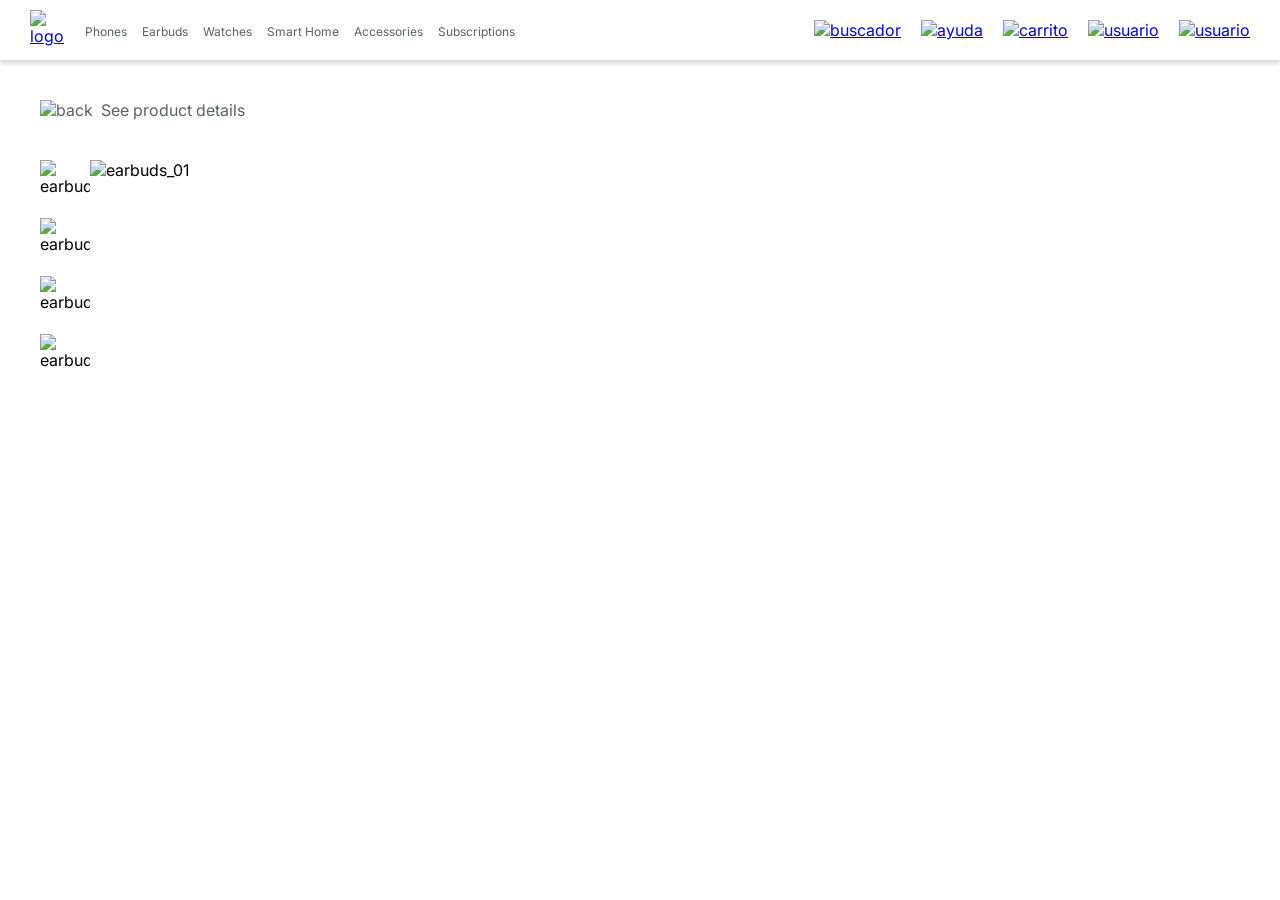
==== pages/earbuds.html @ ef043b7a "git commit -m "refactor(nav): extract logo from nav list, add responsive layout and product card ske" ====
<!doctype html>
<html lang="en">
  <head>
    <meta charset="UTF-8" />
    <meta name="viewport" content="width=device-width, initial-scale=1.0" />
    <title>Google Store</title>
    <link rel="icon" type="image/png" href="../img/google-logo.png" />
    <link rel="stylesheet" href="../styles/style.css" />
    <link rel="stylesheet" href="../styles/earbuds_style.css" />
    <link rel="preconnect" href="https://fonts.googleapis.com" />
    <link rel="preconnect" href="https://fonts.gstatic.com" crossorigin />
    <link
      href="https://fonts.googleapis.com/css2?family=Inter:wght@400;700&display=swap"
      rel="stylesheet"
    />
  </head>
  <body>
    <nav>
      <div class="links_contain">
        <a href="../index.html"
          ><img src="../img/google-logo.png" alt="logo"
        /></a>
        <ul class="links">
          <li><a href="#">Phones</a></li>
          <li><a href="../pages/earbuds.html">Earbuds</a></li>
          <li><a href="../pages/watches.html">Watches</a></li>
          <li><a href="#">Smart Home</a></li>
          <li><a href="#">Accessories</a></li>
          <li><a href="#">Subscriptions</a></li>
        </ul>
      </div>
      <ul class="icons">
        <li>
          <a href="#"><img src="../img/icons/Search.svg" alt="buscador" /></a>
        </li>
        <li>
          <a href="#"><img src="../img/icons/Help.svg" alt="ayuda" /></a>
        </li>
        <li>
          <a href="#"> <img src="../img/icons/Cart.svg" alt="carrito" /></a>
        </li>
        <li>
          <a href="#"><img src="../img/icons/Avatar.svg" alt="usuario" /></a>
        </li>
        <li>
          <a href="#"
            ><img src="../img/icons/icons-menu.svg" alt="usuario"
          /></a>
        </li>
      </ul>
    </nav>
    <main>
      <button class="btn_back">
        <img src="../img/icons/Arrow.svg" alt="back" />
        See product details
      </button>
      <section>
        <div>
          <div class="photos">
            <div class="thumbnails">
              <img src="../img/earbuds/earbuds_01.png" alt="earbuds_01" />
              <img src="../img/earbuds/earbuds_02.png" alt="earbuds_02" />
              <img src="../img/earbuds/earbuds_03.png" alt="earbuds_03" />
              <img src="../img/earbuds/earbuds_04.png" alt="earbuds_04" />
            </div>
            <div class="image">
              <img src="../img/earbuds/earbuds_01.png" alt="earbuds_01" />
            </div>
          </div>
        </div>
        <div></div>
      </section>
    </main>
  </body>
</html>
---- styles/style.css ----
* {
  margin: 0;
  padding: 0;
  box-sizing: border-box;
}

/* Superusuario - root  */

:root {
  --blanco: #ffffff;
  --grisClaro: #f8f9fa;
  --gris: #57626b;
  --grisOscuro: #353a49;
  --azul: #1a73e8;
  --fuentePrincipal: "Inter", sans-serif;
  --title-size: 35px;
  --title-weight: bold;
  --title-color: var(--grisOscuro);
  --subtitle-size: 20px;
  --subtitle-weight: bold;
  --subtitle-color: var(--grisOscuro);
  --text-size: 12px;
  --text-weight: normal;
  --text-color: var(--gris);
  --textBlod-size: 12px;
  --textBlod-weight: bold;
  --textBlod-color: var(--gris);
  --textFooter-size: 8px;
  --textFooter-weight: normal;
  --textFooter-color: var(--gris);
}

button {
  all: unset;
  cursor: pointer;
}

body {
  font-family: var(--fuentePrincipal);
}

nav {
  display: flex;
  justify-content: space-between;
  padding: 10px 30px;
  align-items: center;
  height: 60px;
  width: 100%;
  box-shadow: 0px 4px 4px 0px rgba(0, 0, 0, 0.15);
}

.links {
  display: none;
}

.links a {
  text-decoration: none;
  color: var(--text-color);
  font-size: var(--text-size);
  font-weight: var(--text-weight);
}

.links_contain {
  display: flex;
  gap: 15px;
  align-items: center;
}

.links_contain img {
  width: 40px;
  height: 40px;
  display: block;
}

.icons {
  display: flex;
  gap: 20px;
  list-style: none;
  height: 20px;
}

.icons img {
  width: 20px;
  height: 20px;
}

main {
  padding: 100px 20px;
  display: flex;
  flex-direction: column;
  gap: 40px;
}

h1 {
  font-size: var(--title-size);
  font-weight: var(--title-weight);
  color: var(--title-color);
}

article img {
  width: 50px;
}

/* === TABLET === */
@media only screen and (min-width: 768px) {
  /* Cambios para pantallas >= 768px */
  .links {
    display: flex;
    list-style: none;
    gap: 15px;
    align-items: center;
  }

  .menu {
    display: none;
  }
}

/* === DESKTOP === */
@media only screen and (min-width: 1024px) {
  /* Cambios para pantallas >= 1024px */
}
---- styles/earbuds_style.css ----
* {
  margin: 0;
  padding: 0;
  box-sizing: border-box;
}

main {
  padding: 40px;
}

.btn_back {
  size: var(--text-size);
  color: var(--text-color);
  font-weight: var(--text-weigth);
  display: flex;
  gap: 8px;
}

.photos {
  display: flex;
}

.thumbnails {
  display: flex;
  flex-direction: column;
  gap: 8px;
}

.thumbnails img {
  width: 50px;
  height: 50px;
}

.image img {
  width: 400px;
}
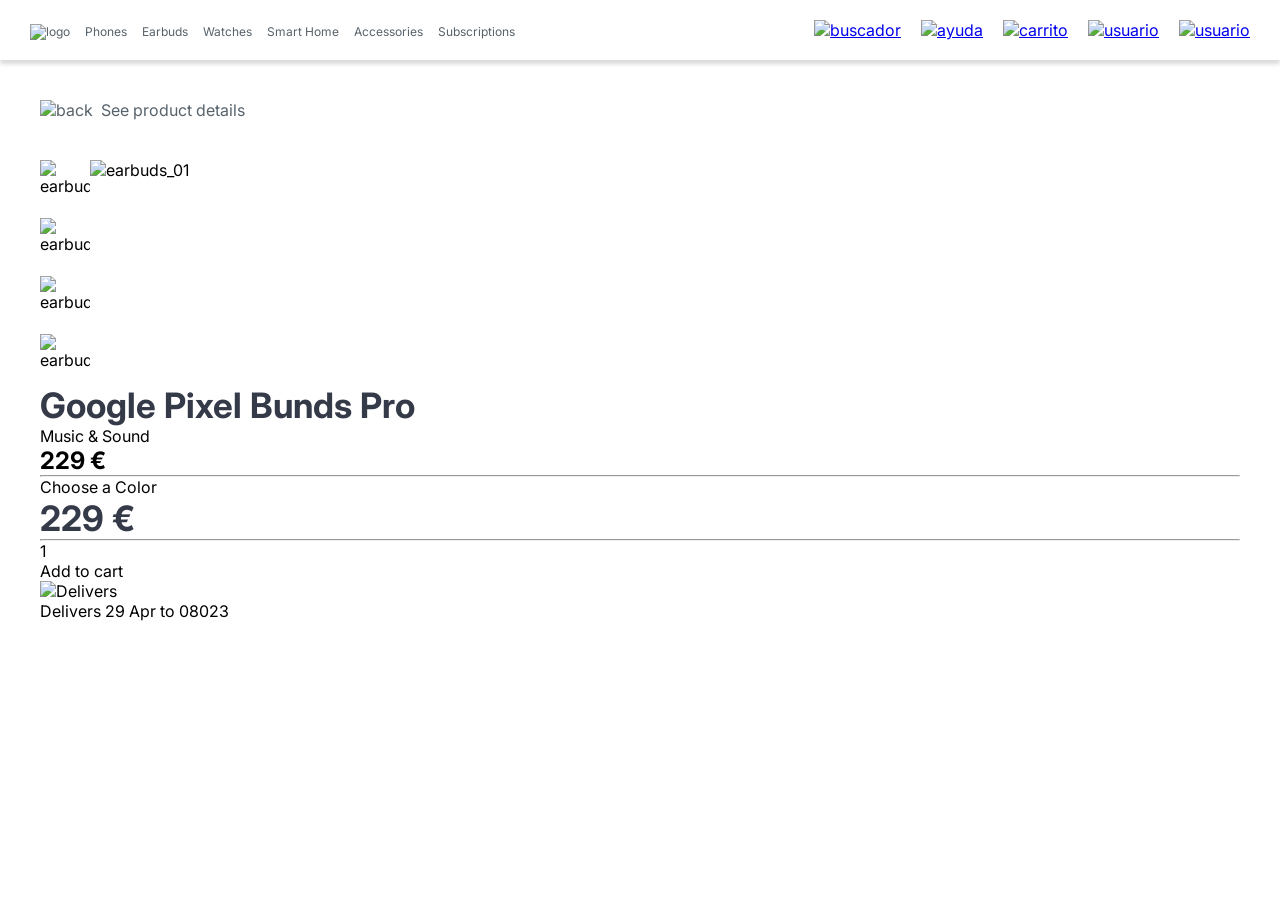
==== commit d5b9402d: "termine maquetacion de earbuds" ====
--- a/pages/earbuds.html
+++ b/pages/earbuds.html
@@ -1,75 +1,102 @@
 <!doctype html>
 <html lang="en">
-  <head>
-    <meta charset="UTF-8" />
-    <meta name="viewport" content="width=device-width, initial-scale=1.0" />
-    <title>Google Store</title>
-    <link rel="icon" type="image/png" href="../img/google-logo.png" />
-    <link rel="stylesheet" href="../styles/style.css" />
-    <link rel="stylesheet" href="../styles/earbuds_style.css" />
-    <link rel="preconnect" href="https://fonts.googleapis.com" />
-    <link rel="preconnect" href="https://fonts.gstatic.com" crossorigin />
-    <link
-      href="https://fonts.googleapis.com/css2?family=Inter:wght@400;700&display=swap"
-      rel="stylesheet"
-    />
-  </head>
-  <body>
-    <nav>
-      <div class="links_contain">
-        <a href="../index.html"
-          ><img src="../img/google-logo.png" alt="logo"
-        /></a>
-        <ul class="links">
-          <li><a href="#">Phones</a></li>
-          <li><a href="../pages/earbuds.html">Earbuds</a></li>
-          <li><a href="../pages/watches.html">Watches</a></li>
-          <li><a href="#">Smart Home</a></li>
-          <li><a href="#">Accessories</a></li>
-          <li><a href="#">Subscriptions</a></li>
-        </ul>
+
+<head>
+  <meta charset="UTF-8" />
+  <meta name="viewport" content="width=device-width, initial-scale=1.0" />
+  <title>Google Store</title>
+  <link rel="icon" type="image/png" href="../img/google-logo.png" />
+  <link rel="stylesheet" href="../styles/style.css" />
+  <link rel="stylesheet" href="../styles/earbuds_style.css" />
+  <link rel="preconnect" href="https://fonts.googleapis.com" />
+  <link rel="preconnect" href="https://fonts.gstatic.com" crossorigin />
+  <link href="https://fonts.googleapis.com/css2?family=Inter:wght@400;700&display=swap" rel="stylesheet" />
+</head>
+
+<body>
+  <nav>
+    <ul class="links">
+      <li>
+        <a href="../index.html"><img src="../img/google-logo.png" alt="logo" /></a>
+      </li>
+      <li><a href="#">Phones</a></li>
+      <li><a href="../pages/earbuds.html">Earbuds</a></li>
+      <li><a href="../pages/watches.html">Watches</a></li>
+      <li><a href="#">Smart Home</a></li>
+      <li><a href="#">Accessories</a></li>
+      <li><a href="#">Subscriptions</a></li>
+    </ul>
+    <ul class="icons">
+      <li>
+        <a href="#"><img src="../img/icons/Search.svg" alt="buscador" /></a>
+      </li>
+      <li>
+        <a href="#"><img src="../img/icons/Help.svg" alt="ayuda" /></a>
+      </li>
+      <li>
+        <a href="#"> <img src="../img/icons/Cart.svg" alt="carrito" /></a>
+      </li>
+      <li>
+        <a href="#"><img src="../img/icons/Avatar.svg" alt="usuario" /></a>
+      </li>
+      <li>
+        <a href="#"><img src="../img/icons/icons-menu.svg" alt="usuario" /></a>
+      </li>
+    </ul>
+  </nav>
+  <main>
+    <button class="btn_back">
+      <img src="../img/icons/Arrow.svg" alt="back">
+      See product details
+    </button>
+    <section>
+      <div>
+        <div class="photos">
+          <div class="thumbnails">
+            <img src="../img/earbuds/earbuds_01.png" alt="earbuds_01">
+            <img src="../img/earbuds/earbuds_02.png" alt="earbuds_02">
+            <img src="../img/earbuds/earbuds_03.png" alt="earbuds_03">
+            <img src="../img/earbuds/earbuds_04.png" alt="earbuds_04">
+          </div>
+          <div class="image">
+            <img src="../img/earbuds/earbuds_01.png" alt="earbuds_01">
+          </div>
+        </div>
       </div>
-      <ul class="icons">
-        <li>
-          <a href="#"><img src="../img/icons/Search.svg" alt="buscador" /></a>
-        </li>
-        <li>
-          <a href="#"><img src="../img/icons/Help.svg" alt="ayuda" /></a>
-        </li>
-        <li>
-          <a href="#"> <img src="../img/icons/Cart.svg" alt="carrito" /></a>
-        </li>
-        <li>
-          <a href="#"><img src="../img/icons/Avatar.svg" alt="usuario" /></a>
-        </li>
-        <li>
-          <a href="#"
-            ><img src="../img/icons/icons-menu.svg" alt="usuario"
-          /></a>
-        </li>
-      </ul>
-    </nav>
-    <main>
-      <button class="btn_back">
-        <img src="../img/icons/Arrow.svg" alt="back" />
-        See product details
-      </button>
-      <section>
+      <div class="infor_product">
         <div>
-          <div class="photos">
-            <div class="thumbnails">
-              <img src="../img/earbuds/earbuds_01.png" alt="earbuds_01" />
-              <img src="../img/earbuds/earbuds_02.png" alt="earbuds_02" />
-              <img src="../img/earbuds/earbuds_03.png" alt="earbuds_03" />
-              <img src="../img/earbuds/earbuds_04.png" alt="earbuds_04" />
+          <h1>Google Pixel Bunds Pro</h1>
+          <p>Music & Sound</p>
+          <h2>229 €</h2>
+          <hr>
+          <p>Choose a Color</p>
+        </div>
+        <div>
+          <div class="colors">
+            <div></div>
+            <div></div>
+            <div></div>
+            <div></div>
+            <div></div>
+            <div></div>
+          </div>
+          <div>
+            <h1>229 €</h1>
+            <hr>
+            <div class="select">
+              <p>1</p>
+              <div></div>
             </div>
-            <div class="image">
-              <img src="../img/earbuds/earbuds_01.png" alt="earbuds_01" />
+            <button>Add to cart</button>
+            <div class="delivery">
+              <img src="../img/icons/Delivery.svg" alt="Delivers">
+              <p>Delivers 29 Apr to <span>08023</span> </p>
             </div>
           </div>
         </div>
-        <div></div>
-      </section>
-    </main>
-  </body>
-</html>
+
+
+      </div>
+    </section>
+  </main>
+</body>
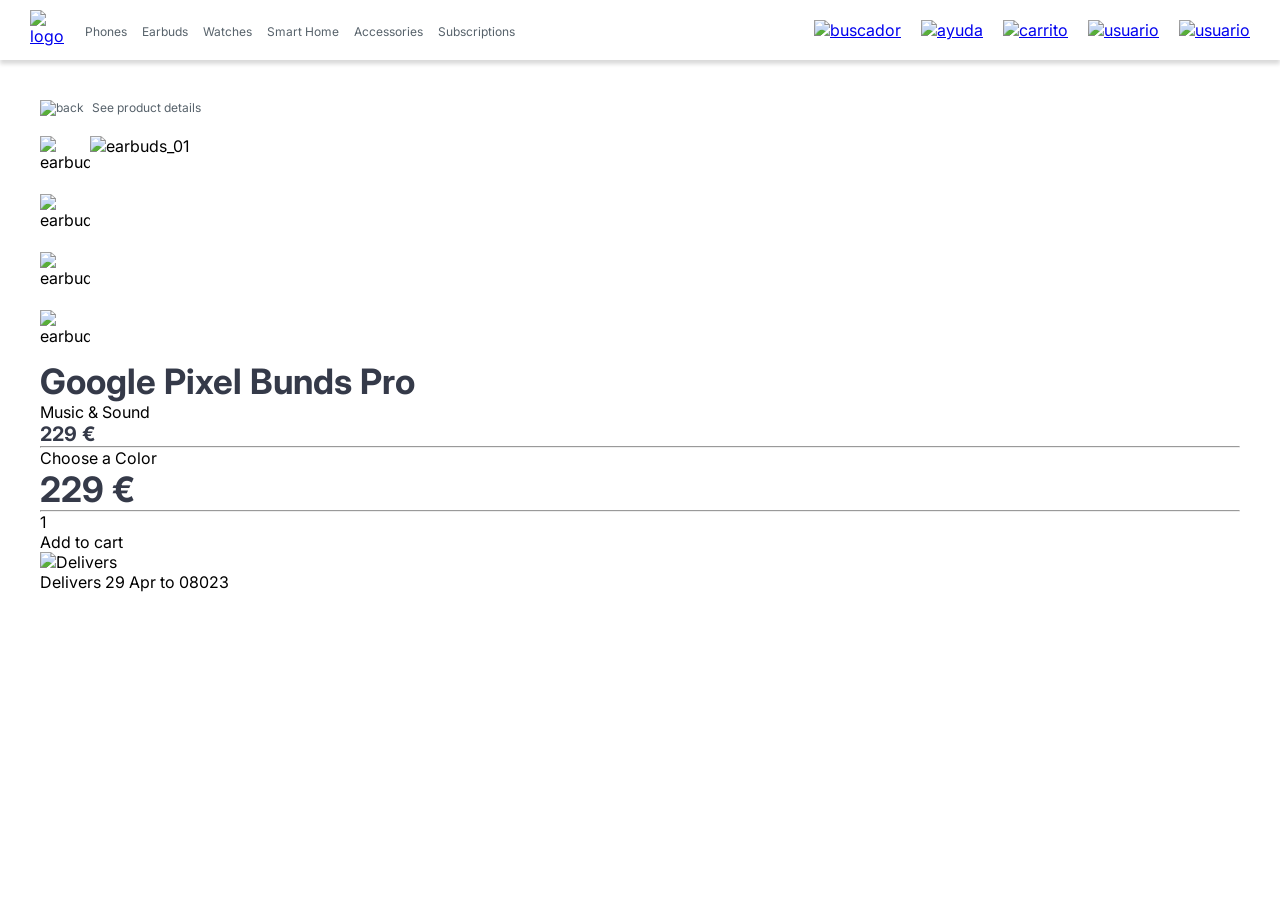
==== commit ef825fe9: "feat: add navigation links to product cards, build earbuds detail page structure, and fix btn_back s" ====
--- a/pages/earbuds.html
+++ b/pages/earbuds.html
@@ -1,102 +1,109 @@
 <!doctype html>
 <html lang="en">
+  <head>
+    <meta charset="UTF-8" />
+    <meta name="viewport" content="width=device-width, initial-scale=1.0" />
+    <title>Google Store</title>
+    <link rel="icon" type="image/png" href="../img/google-logo.png" />
+    <link rel="stylesheet" href="../styles/style.css" />
+    <link rel="stylesheet" href="../styles/earbuds_style.css" />
+    <link rel="preconnect" href="https://fonts.googleapis.com" />
+    <link rel="preconnect" href="https://fonts.gstatic.com" crossorigin />
+    <link
+      href="https://fonts.googleapis.com/css2?family=Inter:wght@400;700&display=swap"
+      rel="stylesheet"
+    />
+  </head>
 
-<head>
-  <meta charset="UTF-8" />
-  <meta name="viewport" content="width=device-width, initial-scale=1.0" />
-  <title>Google Store</title>
-  <link rel="icon" type="image/png" href="../img/google-logo.png" />
-  <link rel="stylesheet" href="../styles/style.css" />
-  <link rel="stylesheet" href="../styles/earbuds_style.css" />
-  <link rel="preconnect" href="https://fonts.googleapis.com" />
-  <link rel="preconnect" href="https://fonts.gstatic.com" crossorigin />
-  <link href="https://fonts.googleapis.com/css2?family=Inter:wght@400;700&display=swap" rel="stylesheet" />
-</head>
-
-<body>
-  <nav>
-    <ul class="links">
-      <li>
-        <a href="../index.html"><img src="../img/google-logo.png" alt="logo" /></a>
-      </li>
-      <li><a href="#">Phones</a></li>
-      <li><a href="../pages/earbuds.html">Earbuds</a></li>
-      <li><a href="../pages/watches.html">Watches</a></li>
-      <li><a href="#">Smart Home</a></li>
-      <li><a href="#">Accessories</a></li>
-      <li><a href="#">Subscriptions</a></li>
-    </ul>
-    <ul class="icons">
-      <li>
-        <a href="#"><img src="../img/icons/Search.svg" alt="buscador" /></a>
-      </li>
-      <li>
-        <a href="#"><img src="../img/icons/Help.svg" alt="ayuda" /></a>
-      </li>
-      <li>
-        <a href="#"> <img src="../img/icons/Cart.svg" alt="carrito" /></a>
-      </li>
-      <li>
-        <a href="#"><img src="../img/icons/Avatar.svg" alt="usuario" /></a>
-      </li>
-      <li>
-        <a href="#"><img src="../img/icons/icons-menu.svg" alt="usuario" /></a>
-      </li>
-    </ul>
-  </nav>
-  <main>
-    <button class="btn_back">
-      <img src="../img/icons/Arrow.svg" alt="back">
-      See product details
-    </button>
-    <section>
-      <div>
-        <div class="photos">
-          <div class="thumbnails">
-            <img src="../img/earbuds/earbuds_01.png" alt="earbuds_01">
-            <img src="../img/earbuds/earbuds_02.png" alt="earbuds_02">
-            <img src="../img/earbuds/earbuds_03.png" alt="earbuds_03">
-            <img src="../img/earbuds/earbuds_04.png" alt="earbuds_04">
-          </div>
-          <div class="image">
-            <img src="../img/earbuds/earbuds_01.png" alt="earbuds_01">
-          </div>
-        </div>
+  <body>
+    <nav>
+      <div class="links_contain">
+        <a href="../index.html"
+          ><img src="../img/google-logo.png" alt="logo"
+        /></a>
+        <ul class="links">
+          <li><a href="#">Phones</a></li>
+          <li><a href="../pages/earbuds.html">Earbuds</a></li>
+          <li><a href="../pages/watches.html">Watches</a></li>
+          <li><a href="#">Smart Home</a></li>
+          <li><a href="#">Accessories</a></li>
+          <li><a href="#">Subscriptions</a></li>
+        </ul>
       </div>
-      <div class="infor_product">
+      <ul class="icons">
+        <li>
+          <a href="#"><img src="../img/icons/Search.svg" alt="buscador" /></a>
+        </li>
+        <li>
+          <a href="#"><img src="../img/icons/Help.svg" alt="ayuda" /></a>
+        </li>
+        <li>
+          <a href="#"> <img src="../img/icons/Cart.svg" alt="carrito" /></a>
+        </li>
+        <li>
+          <a href="#"><img src="../img/icons/Avatar.svg" alt="usuario" /></a>
+        </li>
+        <li>
+          <a href="#"
+            ><img src="../img/icons/icons-menu.svg" alt="usuario"
+          /></a>
+        </li>
+      </ul>
+    </nav>
+    <main>
+      <button class="btn_back">
+        <a href="../index.html">
+          <img src="../img/icons/Arrow.svg" alt="back" />
+          See product details
+        </a>
+      </button>
+      <section>
         <div>
-          <h1>Google Pixel Bunds Pro</h1>
-          <p>Music & Sound</p>
-          <h2>229 €</h2>
-          <hr>
-          <p>Choose a Color</p>
-        </div>
-        <div>
-          <div class="colors">
-            <div></div>
-            <div></div>
-            <div></div>
-            <div></div>
-            <div></div>
-            <div></div>
-          </div>
-          <div>
-            <h1>229 €</h1>
-            <hr>
-            <div class="select">
-              <p>1</p>
-              <div></div>
+          <div class="photos">
+            <div class="thumbnails">
+              <img src="../img/earbuds/earbuds_01.png" alt="earbuds_01" />
+              <img src="../img/earbuds/earbuds_02.png" alt="earbuds_02" />
+              <img src="../img/earbuds/earbuds_03.png" alt="earbuds_03" />
+              <img src="../img/earbuds/earbuds_04.png" alt="earbuds_04" />
             </div>
-            <button>Add to cart</button>
-            <div class="delivery">
-              <img src="../img/icons/Delivery.svg" alt="Delivers">
-              <p>Delivers 29 Apr to <span>08023</span> </p>
+            <div class="image">
+              <img src="../img/earbuds/earbuds_01.png" alt="earbuds_01" />
             </div>
           </div>
         </div>
-
-
-      </div>
-    </section>
-  </main>
-</body>+        <div class="infor_product">
+          <div>
+            <h1>Google Pixel Bunds Pro</h1>
+            <p>Music & Sound</p>
+            <h2>229 €</h2>
+            <hr />
+            <p>Choose a Color</p>
+          </div>
+          <div>
+            <div class="colors">
+              <div></div>
+              <div></div>
+              <div></div>
+              <div></div>
+              <div></div>
+              <div></div>
+            </div>
+            <div>
+              <h1>229 €</h1>
+              <hr />
+              <div class="select">
+                <p>1</p>
+                <div></div>
+              </div>
+              <button>Add to cart</button>
+              <div class="delivery">
+                <img src="../img/icons/Delivery.svg" alt="Delivers" />
+                <p>Delivers 29 Apr to <span>08023</span></p>
+              </div>
+            </div>
+          </div>
+        </div>
+      </section>
+    </main>
+  </body>
+</html>
--- a/styles/style.css
+++ b/styles/style.css
@@ -85,10 +85,12 @@
 }
 
 main {
-  padding: 100px 20px;
-  display: flex;
-  flex-direction: column;
-  gap: 40px;
+  padding: 20px 30px;
+  display: flex;
+  flex-direction: column;
+  justify-content: center;
+  align-items: center;
+  gap: 20px;
 }
 
 h1 {
@@ -97,8 +99,69 @@
   color: var(--title-color);
 }
 
-article img {
-  width: 50px;
+h2 {
+  font-size: var(--subtitle-size);
+  font-weight: var(--subtitle-weight);
+  color: var(--subtitle-color);
+}
+
+article {
+  display: flex;
+  flex-direction: column;
+  gap: 10px;
+  align-items: center;
+  width: 350px;
+  background-color: var(--grisClaro);
+  border-radius: 10px;
+  padding: 20px;
+}
+
+.card_container {
+  display: flex;
+  flex-direction: column;
+  gap: 20px;
+}
+
+.img_container {
+  width: 100%;
+  display: flex;
+  justify-content: center;
+  height: 280px;
+  background-color: #f1f0e8;
+  gap: 20px;
+}
+
+.info_container {
+  display: flex;
+  flex-direction: column;
+  justify-content: center;
+  gap: 20px;
+  width: 100%;
+}
+
+.info {
+  display: flex;
+  flex-direction: column;
+  gap: 5px;
+}
+
+.info p {
+  font-size: var(--text-size);
+  font-weight: var(--text-weight);
+  color: var(--text-color);
+}
+
+.add_to_cart {
+  background-color: #1a73e8;
+  color: white;
+  padding: 20px 50px;
+  border-radius: 5px;
+  display: flex;
+  justify-content: center;
+  align-items: center;
+  font-size: var(--textBlod-size);
+  font-weight: var(--textBlod-weight);
+  text-decoration: none;
 }
 
 /* === TABLET === */
@@ -114,9 +177,28 @@
   .menu {
     display: none;
   }
+
+  main {
+    align-items: normal;
+    padding: 30px;
+  }
+
+  .card_container {
+    flex-direction: row;
+    align-items: center;
+    justify-content: space-between;
+  }
 }
 
 /* === DESKTOP === */
 @media only screen and (min-width: 1024px) {
   /* Cambios para pantallas >= 1024px */
-}
+  main {
+    padding: 64px 100px;
+  }
+
+  .card_container {
+    gap: 50px;
+    justify-content: center;
+  }
+}
--- a/styles/earbuds_style.css
+++ b/styles/earbuds_style.css
@@ -6,14 +6,21 @@
 
 main {
   padding: 40px;
+  display: flex;
+  flex-direction: column;
 }
 
 .btn_back {
-  size: var(--text-size);
-  color: var(--text-color);
-  font-weight: var(--text-weigth);
+  width: fit-content;
+}
+
+.btn_back a {
   display: flex;
   gap: 8px;
+  text-decoration: none;
+  color: var(--text-color);
+  font-size: var(--text-size);
+  font-weight: var(--text-weigth);
 }
 
 .photos {
@@ -33,4 +40,4 @@
 
 .image img {
   width: 400px;
-}+}
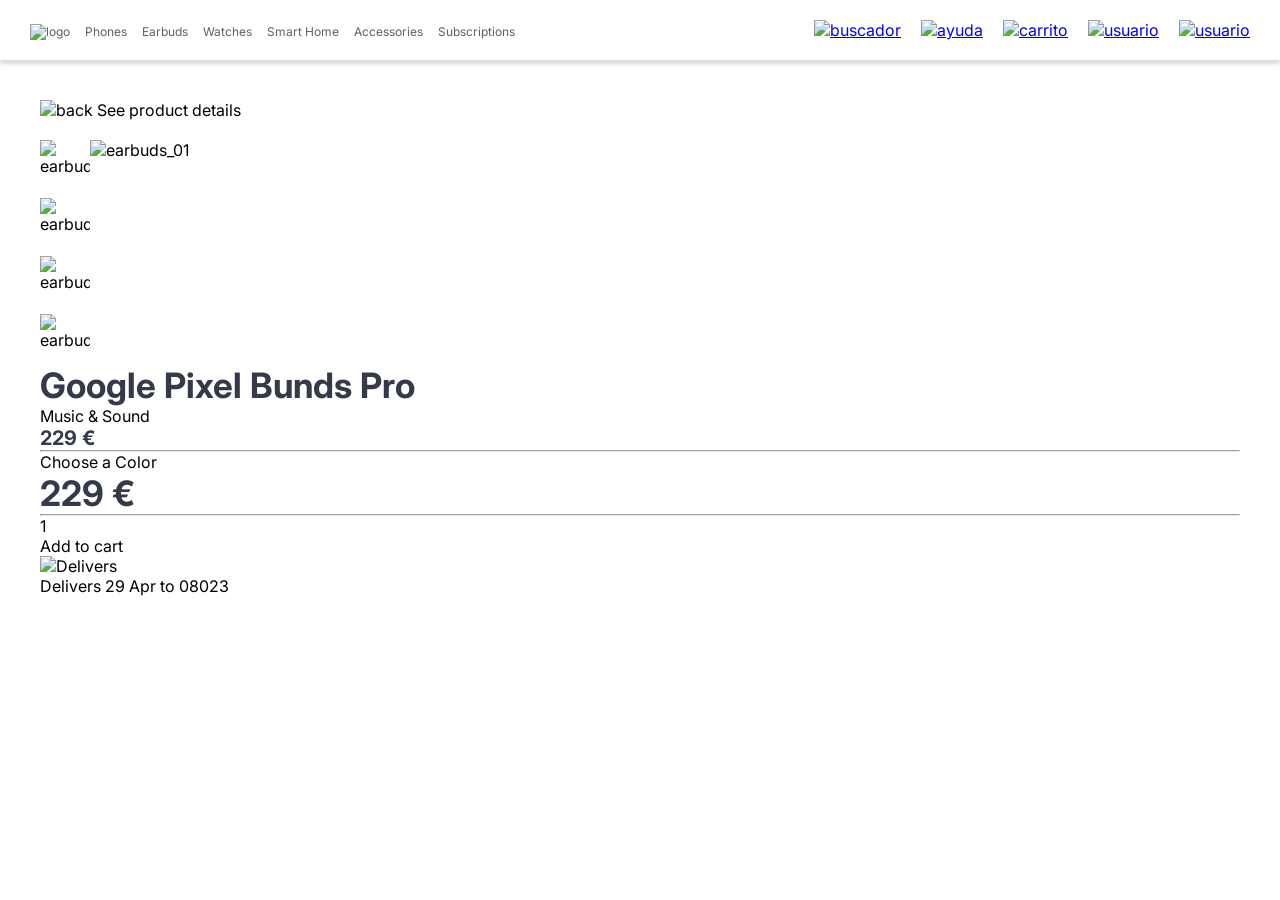
==== commit d3c828ae: "Merge pull request #5 from Adriasu09/feature/earbuds-main-section termino HTML" ====
--- a/pages/earbuds.html
+++ b/pages/earbuds.html
@@ -1,109 +1,102 @@
 <!doctype html>
 <html lang="en">
-  <head>
-    <meta charset="UTF-8" />
-    <meta name="viewport" content="width=device-width, initial-scale=1.0" />
-    <title>Google Store</title>
-    <link rel="icon" type="image/png" href="../img/google-logo.png" />
-    <link rel="stylesheet" href="../styles/style.css" />
-    <link rel="stylesheet" href="../styles/earbuds_style.css" />
-    <link rel="preconnect" href="https://fonts.googleapis.com" />
-    <link rel="preconnect" href="https://fonts.gstatic.com" crossorigin />
-    <link
-      href="https://fonts.googleapis.com/css2?family=Inter:wght@400;700&display=swap"
-      rel="stylesheet"
-    />
-  </head>
 
-  <body>
-    <nav>
-      <div class="links_contain">
-        <a href="../index.html"
-          ><img src="../img/google-logo.png" alt="logo"
-        /></a>
-        <ul class="links">
-          <li><a href="#">Phones</a></li>
-          <li><a href="../pages/earbuds.html">Earbuds</a></li>
-          <li><a href="../pages/watches.html">Watches</a></li>
-          <li><a href="#">Smart Home</a></li>
-          <li><a href="#">Accessories</a></li>
-          <li><a href="#">Subscriptions</a></li>
-        </ul>
+<head>
+  <meta charset="UTF-8" />
+  <meta name="viewport" content="width=device-width, initial-scale=1.0" />
+  <title>Google Store</title>
+  <link rel="icon" type="image/png" href="../img/google-logo.png" />
+  <link rel="stylesheet" href="../styles/style.css" />
+  <link rel="stylesheet" href="../styles/earbuds_style.css" />
+  <link rel="preconnect" href="https://fonts.googleapis.com" />
+  <link rel="preconnect" href="https://fonts.gstatic.com" crossorigin />
+  <link href="https://fonts.googleapis.com/css2?family=Inter:wght@400;700&display=swap" rel="stylesheet" />
+</head>
+
+<body>
+  <nav>
+    <ul class="links">
+      <li>
+        <a href="../index.html"><img src="../img/google-logo.png" alt="logo" /></a>
+      </li>
+      <li><a href="#">Phones</a></li>
+      <li><a href="../pages/earbuds.html">Earbuds</a></li>
+      <li><a href="../pages/watches.html">Watches</a></li>
+      <li><a href="#">Smart Home</a></li>
+      <li><a href="#">Accessories</a></li>
+      <li><a href="#">Subscriptions</a></li>
+    </ul>
+    <ul class="icons">
+      <li>
+        <a href="#"><img src="../img/icons/Search.svg" alt="buscador" /></a>
+      </li>
+      <li>
+        <a href="#"><img src="../img/icons/Help.svg" alt="ayuda" /></a>
+      </li>
+      <li>
+        <a href="#"> <img src="../img/icons/Cart.svg" alt="carrito" /></a>
+      </li>
+      <li>
+        <a href="#"><img src="../img/icons/Avatar.svg" alt="usuario" /></a>
+      </li>
+      <li>
+        <a href="#"><img src="../img/icons/icons-menu.svg" alt="usuario" /></a>
+      </li>
+    </ul>
+  </nav>
+  <main>
+    <button class="btn_back">
+      <img src="../img/icons/Arrow.svg" alt="back">
+      See product details
+    </button>
+    <section>
+      <div>
+        <div class="photos">
+          <div class="thumbnails">
+            <img src="../img/earbuds/earbuds_01.png" alt="earbuds_01">
+            <img src="../img/earbuds/earbuds_02.png" alt="earbuds_02">
+            <img src="../img/earbuds/earbuds_03.png" alt="earbuds_03">
+            <img src="../img/earbuds/earbuds_04.png" alt="earbuds_04">
+          </div>
+          <div class="image">
+            <img src="../img/earbuds/earbuds_01.png" alt="earbuds_01">
+          </div>
+        </div>
       </div>
-      <ul class="icons">
-        <li>
-          <a href="#"><img src="../img/icons/Search.svg" alt="buscador" /></a>
-        </li>
-        <li>
-          <a href="#"><img src="../img/icons/Help.svg" alt="ayuda" /></a>
-        </li>
-        <li>
-          <a href="#"> <img src="../img/icons/Cart.svg" alt="carrito" /></a>
-        </li>
-        <li>
-          <a href="#"><img src="../img/icons/Avatar.svg" alt="usuario" /></a>
-        </li>
-        <li>
-          <a href="#"
-            ><img src="../img/icons/icons-menu.svg" alt="usuario"
-          /></a>
-        </li>
-      </ul>
-    </nav>
-    <main>
-      <button class="btn_back">
-        <a href="../index.html">
-          <img src="../img/icons/Arrow.svg" alt="back" />
-          See product details
-        </a>
-      </button>
-      <section>
+      <div class="infor_product">
         <div>
-          <div class="photos">
-            <div class="thumbnails">
-              <img src="../img/earbuds/earbuds_01.png" alt="earbuds_01" />
-              <img src="../img/earbuds/earbuds_02.png" alt="earbuds_02" />
-              <img src="../img/earbuds/earbuds_03.png" alt="earbuds_03" />
-              <img src="../img/earbuds/earbuds_04.png" alt="earbuds_04" />
+          <h1>Google Pixel Bunds Pro</h1>
+          <p>Music & Sound</p>
+          <h2>229 €</h2>
+          <hr>
+          <p>Choose a Color</p>
+        </div>
+        <div>
+          <div class="colors">
+            <div></div>
+            <div></div>
+            <div></div>
+            <div></div>
+            <div></div>
+            <div></div>
+          </div>
+          <div>
+            <h1>229 €</h1>
+            <hr>
+            <div class="select">
+              <p>1</p>
+              <div></div>
             </div>
-            <div class="image">
-              <img src="../img/earbuds/earbuds_01.png" alt="earbuds_01" />
+            <button>Add to cart</button>
+            <div class="delivery">
+              <img src="../img/icons/Delivery.svg" alt="Delivers">
+              <p>Delivers 29 Apr to <span>08023</span> </p>
             </div>
           </div>
         </div>
-        <div class="infor_product">
-          <div>
-            <h1>Google Pixel Bunds Pro</h1>
-            <p>Music & Sound</p>
-            <h2>229 €</h2>
-            <hr />
-            <p>Choose a Color</p>
-          </div>
-          <div>
-            <div class="colors">
-              <div></div>
-              <div></div>
-              <div></div>
-              <div></div>
-              <div></div>
-              <div></div>
-            </div>
-            <div>
-              <h1>229 €</h1>
-              <hr />
-              <div class="select">
-                <p>1</p>
-                <div></div>
-              </div>
-              <button>Add to cart</button>
-              <div class="delivery">
-                <img src="../img/icons/Delivery.svg" alt="Delivers" />
-                <p>Delivers 29 Apr to <span>08023</span></p>
-              </div>
-            </div>
-          </div>
-        </div>
-      </section>
-    </main>
-  </body>
-</html>
+
+
+      </div>
+    </section>
+  </main>
+</body>
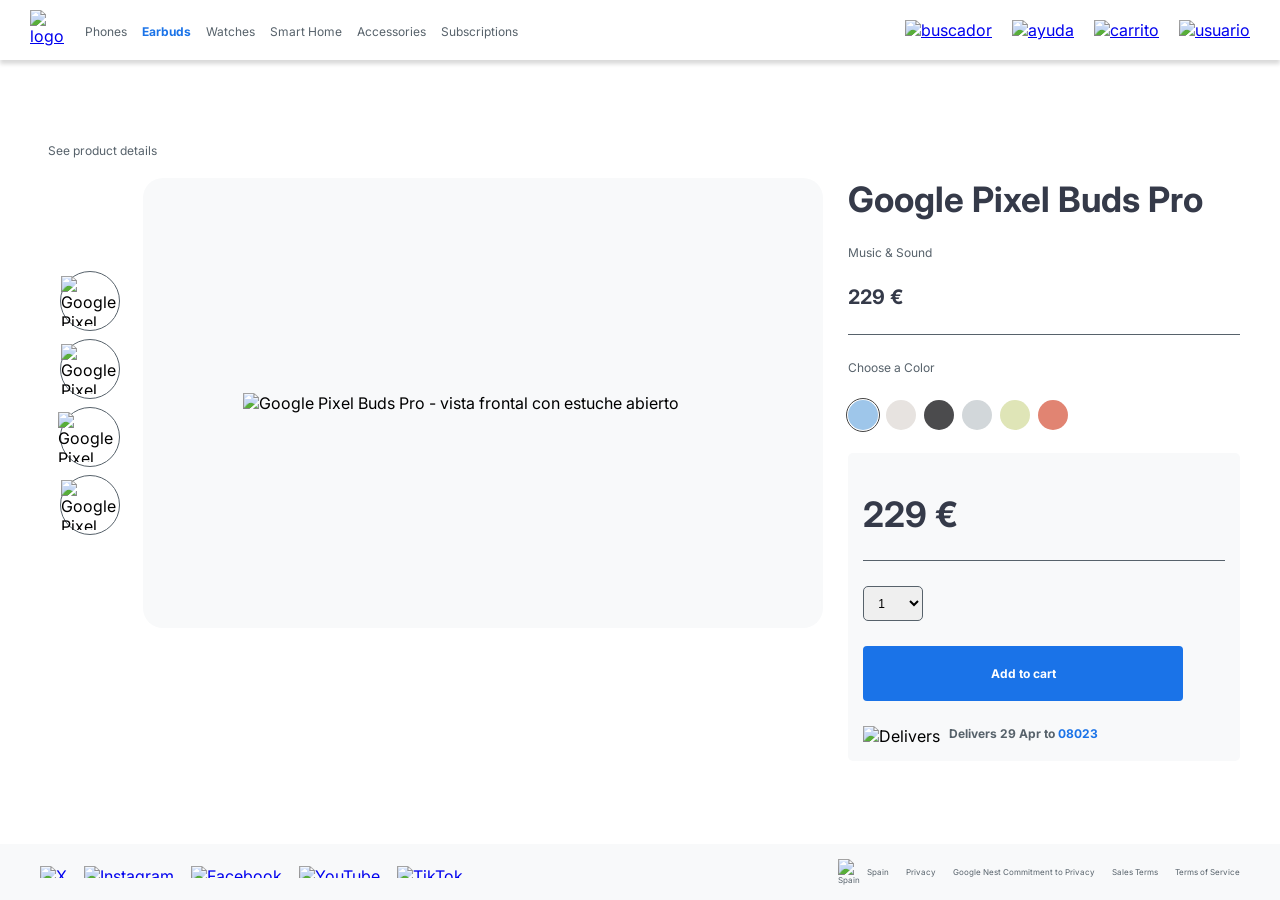
==== commit 5c0c7a03: "feat: refactor earbuds detail page with semantic HTML, accessible color swatches, responsive layout," ====
--- a/pages/earbuds.html
+++ b/pages/earbuds.html
@@ -1,102 +1,190 @@
 <!doctype html>
 <html lang="en">
+  <head>
+    <meta charset="UTF-8" />
+    <meta name="viewport" content="width=device-width, initial-scale=1.0" />
+    <title>Google Store</title>
+    <link rel="icon" type="image/png" href="../img/google-logo.png" />
+    <link rel="stylesheet" href="../styles/style.css" />
+    <link rel="stylesheet" href="../styles/earbuds_style.css" />
+    <link rel="preconnect" href="https://fonts.googleapis.com" />
+    <link rel="preconnect" href="https://fonts.gstatic.com" crossorigin />
+    <link
+      href="https://fonts.googleapis.com/css2?family=Inter:wght@400;700&display=swap"
+      rel="stylesheet"
+    />
+  </head>
 
-<head>
-  <meta charset="UTF-8" />
-  <meta name="viewport" content="width=device-width, initial-scale=1.0" />
-  <title>Google Store</title>
-  <link rel="icon" type="image/png" href="../img/google-logo.png" />
-  <link rel="stylesheet" href="../styles/style.css" />
-  <link rel="stylesheet" href="../styles/earbuds_style.css" />
-  <link rel="preconnect" href="https://fonts.googleapis.com" />
-  <link rel="preconnect" href="https://fonts.gstatic.com" crossorigin />
-  <link href="https://fonts.googleapis.com/css2?family=Inter:wght@400;700&display=swap" rel="stylesheet" />
-</head>
+  <body>
+    <!-- ===================== NAVIGATION ===================== -->
+    <nav>
+      <div class="links_contain">
+        <a href="../index.html"
+          ><img src="../img/google-logo.png" alt="logo"
+        /></a>
+        <ul class="links">
+          <li><a href="#">Phones</a></li>
+          <li>
+            <a href="../pages/earbuds.html" aria-current="page">Earbuds</a>
+          </li>
+          <li><a href="../pages/watches.html">Watches</a></li>
+          <li><a href="#">Smart Home</a></li>
+          <li><a href="#">Accessories</a></li>
+          <li><a href="#">Subscriptions</a></li>
+        </ul>
+      </div>
+      <ul class="icons">
+        <li>
+          <a href="#"><img src="../img/icons/Search.svg" alt="buscador" /></a>
+        </li>
+        <li>
+          <a href="#"><img src="../img/icons/Help.svg" alt="ayuda" /></a>
+        </li>
+        <li>
+          <a href="#"> <img src="../img/icons/Cart.svg" alt="carrito" /></a>
+        </li>
+        <li>
+          <a href="#"><img src="../img/icons/Avatar.svg" alt="usuario" /></a>
+        </li>
+        <li class="menu">
+          <a href="#"><img src="../img/icons/icons-menu.svg" alt="menú" /></a>
+        </li>
+      </ul>
+    </nav>
 
-<body>
-  <nav>
-    <ul class="links">
-      <li>
-        <a href="../index.html"><img src="../img/google-logo.png" alt="logo" /></a>
-      </li>
-      <li><a href="#">Phones</a></li>
-      <li><a href="../pages/earbuds.html">Earbuds</a></li>
-      <li><a href="../pages/watches.html">Watches</a></li>
-      <li><a href="#">Smart Home</a></li>
-      <li><a href="#">Accessories</a></li>
-      <li><a href="#">Subscriptions</a></li>
-    </ul>
-    <ul class="icons">
-      <li>
-        <a href="#"><img src="../img/icons/Search.svg" alt="buscador" /></a>
-      </li>
-      <li>
-        <a href="#"><img src="../img/icons/Help.svg" alt="ayuda" /></a>
-      </li>
-      <li>
-        <a href="#"> <img src="../img/icons/Cart.svg" alt="carrito" /></a>
-      </li>
-      <li>
-        <a href="#"><img src="../img/icons/Avatar.svg" alt="usuario" /></a>
-      </li>
-      <li>
-        <a href="#"><img src="../img/icons/icons-menu.svg" alt="usuario" /></a>
-      </li>
-    </ul>
-  </nav>
-  <main>
-    <button class="btn_back">
-      <img src="../img/icons/Arrow.svg" alt="back">
-      See product details
-    </button>
-    <section>
+    <!-- ===================== MAIN CONTENT ===================== -->
+    <main>
+      <a href="../index.html">
+        <img src="../img/icons/Arrow.svg" alt="" />
+        See product details
+      </a>
+
+      <section>
+        <div>
+          <figure>
+            <div class="thumbnails">
+              <div>
+                <img
+                  src="../img/earbuds/earbuds_01.png"
+                  alt="Google Pixel Buds Pro - vista frontal con estuche abierto"
+                />
+              </div>
+              <div>
+                <img
+                  src="../img/earbuds/earbuds_02.png"
+                  alt="Google Pixel Buds Pro - vista lateral"
+                />
+              </div>
+              <div>
+                <img
+                  src="../img/earbuds/earbuds_03.png"
+                  alt="Google Pixel Buds Pro - auricular derecho"
+                />
+              </div>
+              <div>
+                <img
+                  src="../img/earbuds/earbuds_04.png"
+                  alt="Google Pixel Buds Pro - estuche cerrado"
+                />
+              </div>
+            </div>
+
+            <div class="image">
+              <img
+                src="../img/earbuds/earbuds_01.png"
+                alt="Google Pixel Buds Pro - vista frontal con estuche abierto"
+              />
+            </div>
+          </figure>
+        </div>
+
+        <div class="info_product">
+          <div class="description">
+            <h1>Google Pixel Buds Pro</h1>
+            <p>Music & Sound</p>
+            <p class="price_summary">229 €</p>
+            <hr />
+            <p>Choose a Color</p>
+          </div>
+
+          <div class="purchase">
+            <div class="colors">
+              <input type="radio" name="color" id="color-blue" checked />
+              <label for="color-blue" class="color-swatch swatch-blue"></label>
+
+              <input type="radio" name="color" id="color-gray-light" />
+              <label
+                for="color-gray-light"
+                class="color-swatch swatch-gray-light"
+              ></label>
+
+              <input type="radio" name="color" id="color-dark" />
+              <label for="color-dark" class="color-swatch swatch-dark"></label>
+
+              <input type="radio" name="color" id="color-gray" />
+              <label for="color-gray" class="color-swatch swatch-gray"></label>
+
+              <input type="radio" name="color" id="color-green" />
+              <label
+                for="color-green"
+                class="color-swatch swatch-green"
+              ></label>
+
+              <input type="radio" name="color" id="color-red" />
+              <label for="color-red" class="color-swatch swatch-red"></label>
+            </div>
+
+            <div class="purchase_details">
+              <p class="price_purchase">229 €</p>
+              <hr />
+              <select name="quantity" id="quantity">
+                <option value="1">1</option>
+                <option value="2">2</option>
+                <option value="3">3</option>
+                <option value="4">4</option>
+                <option value="5">5</option>
+              </select>
+              <button>Add to cart</button>
+
+              <div class="delivery">
+                <img src="../img/icons/Delivery.svg" alt="Delivers" />
+                <p>Delivers 29 Apr to <span>08023</span></p>
+              </div>
+            </div>
+          </div>
+        </div>
+      </section>
+    </main>
+
+    <!-- ===================== FOOTER ===================== -->
+    <footer>
       <div>
-        <div class="photos">
-          <div class="thumbnails">
-            <img src="../img/earbuds/earbuds_01.png" alt="earbuds_01">
-            <img src="../img/earbuds/earbuds_02.png" alt="earbuds_02">
-            <img src="../img/earbuds/earbuds_03.png" alt="earbuds_03">
-            <img src="../img/earbuds/earbuds_04.png" alt="earbuds_04">
-          </div>
-          <div class="image">
-            <img src="../img/earbuds/earbuds_01.png" alt="earbuds_01">
+        <!-- Social media links -->
+        <div class="social-icons">
+          <a href="#"><img src="../img/icons/SM-x.svg" alt="X" /></a>
+          <a href="#"
+            ><img src="../img/icons/SM-instagram.svg" alt="Instagram"
+          /></a>
+          <a href="#"
+            ><img src="../img/icons/SM-facebook.svg" alt="Facebook"
+          /></a>
+          <a href="#"
+            ><img src="../img/icons/SM-youtube.svg" alt="YouTube"
+          /></a>
+          <a href="#"><img src="../img/icons/SM-tiktok.svg" alt="TikTok" /></a>
+        </div>
+
+        <!-- Legal links and country selector -->
+        <div class="footer-links">
+          <a href="#">Privacy</a>
+          <a href="#">Google Nest Commitment to Privacy</a>
+          <a href="#">Sales Terms</a>
+          <a href="#">Terms of Service</a>
+          <div class="country">
+            <img src="../img/icons/Spain.svg" alt="Spain" /> Spain
           </div>
         </div>
       </div>
-      <div class="infor_product">
-        <div>
-          <h1>Google Pixel Bunds Pro</h1>
-          <p>Music & Sound</p>
-          <h2>229 €</h2>
-          <hr>
-          <p>Choose a Color</p>
-        </div>
-        <div>
-          <div class="colors">
-            <div></div>
-            <div></div>
-            <div></div>
-            <div></div>
-            <div></div>
-            <div></div>
-          </div>
-          <div>
-            <h1>229 €</h1>
-            <hr>
-            <div class="select">
-              <p>1</p>
-              <div></div>
-            </div>
-            <button>Add to cart</button>
-            <div class="delivery">
-              <img src="../img/icons/Delivery.svg" alt="Delivers">
-              <p>Delivers 29 Apr to <span>08023</span> </p>
-            </div>
-          </div>
-        </div>
-
-
-      </div>
-    </section>
-  </main>
-</body>+    </footer>
+  </body>
+</html>
--- a/styles/style.css
+++ b/styles/style.css
@@ -6,28 +6,55 @@
 
 /* Superusuario - root  */
 
+/* === CUSTOM PROPERTIES === */
 :root {
-  --blanco: #ffffff;
-  --grisClaro: #f8f9fa;
-  --gris: #57626b;
-  --grisOscuro: #353a49;
-  --azul: #1a73e8;
-  --fuentePrincipal: "Inter", sans-serif;
+  /* Colors */
+  --white: #ffffff;
+  --gray-light: #f8f9fa;
+  --gray: #57626b;
+  --gray-dark: #353a49;
+  --blue: #1a73e8;
+
+  /* Typography */
+  --font-primary: "Inter", sans-serif;
+
   --title-size: 35px;
   --title-weight: bold;
-  --title-color: var(--grisOscuro);
+  --title-color: var(--gray-dark);
+
   --subtitle-size: 20px;
   --subtitle-weight: bold;
-  --subtitle-color: var(--grisOscuro);
+  --subtitle-color: var(--gray-dark);
+
   --text-size: 12px;
   --text-weight: normal;
-  --text-color: var(--gris);
-  --textBlod-size: 12px;
-  --textBlod-weight: bold;
-  --textBlod-color: var(--gris);
-  --textFooter-size: 8px;
-  --textFooter-weight: normal;
-  --textFooter-color: var(--gris);
+  --text-color: var(--gray);
+
+  --text-bold-weight: bold;
+  --text-bold-color: var(--gray);
+
+  --text-footer-size: 8px;
+  --text-footer-weight: normal;
+  --text-footer-color: var(--gray);
+}
+
+body {
+  font-family: var(--font-primary);
+  display: flex;
+  flex-direction: column;
+  min-height: 100vh;
+}
+
+h1 {
+  font-size: var(--title-size);
+  font-weight: var(--title-weight);
+  color: var(--title-color);
+}
+
+p {
+  font-size: var(--text-size);
+  font-weight: var(--text-weight);
+  color: var(--text-color);
 }
 
 button {
@@ -35,20 +62,29 @@
   cursor: pointer;
 }
 
-body {
-  font-family: var(--fuentePrincipal);
-}
-
+/* === NAVIGATION === */
 nav {
   display: flex;
   justify-content: space-between;
   padding: 10px 30px;
   align-items: center;
   height: 60px;
-  width: 100%;
   box-shadow: 0px 4px 4px 0px rgba(0, 0, 0, 0.15);
 }
 
+.links_contain {
+  display: flex;
+  gap: 15px;
+  align-items: center;
+}
+
+.links_contain img {
+  width: 40px;
+  height: 40px;
+  display: block;
+}
+
+/* Hidden on mobile, shown on tablet+ */
 .links {
   display: none;
 }
@@ -58,18 +94,20 @@
   color: var(--text-color);
   font-size: var(--text-size);
   font-weight: var(--text-weight);
-}
-
-.links_contain {
-  display: flex;
-  gap: 15px;
-  align-items: center;
-}
-
-.links_contain img {
-  width: 40px;
-  height: 40px;
-  display: block;
+  transition: color 0.2s ease;
+}
+
+.links a:hover {
+  color: var(--blue);
+  font-weight: bold;
+}
+
+/* Active page link */
+.links a[aria-current="page"],
+.links a[aria-current="page"]:hover {
+  color: var(--blue);
+  font-weight: bold;
+  cursor: default;
 }
 
 .icons {
@@ -82,9 +120,15 @@
 .icons img {
   width: 20px;
   height: 20px;
+  transition: transform 0.2s ease;
+}
+
+.icons img:hover {
+  transform: scale(1.2);
 }
 
 main {
+  flex: 1;
   padding: 20px 30px;
   display: flex;
   flex-direction: column;
@@ -93,27 +137,26 @@
   gap: 20px;
 }
 
-h1 {
-  font-size: var(--title-size);
-  font-weight: var(--title-weight);
-  color: var(--title-color);
-}
-
-h2 {
-  font-size: var(--subtitle-size);
-  font-weight: var(--subtitle-weight);
-  color: var(--subtitle-color);
-}
-
 article {
   display: flex;
   flex-direction: column;
   gap: 10px;
   align-items: center;
   width: 350px;
-  background-color: var(--grisClaro);
+  background-color: var(--gray-light);
   border-radius: 10px;
   padding: 20px;
+  border: 2px solid transparent;
+  transition:
+    transform 0.2s ease,
+    border-color 0.2s ease,
+    box-shadow 0.2s ease;
+}
+
+article:hover {
+  transform: scale(1.02);
+  border-color: var(--blue);
+  box-shadow: 0 6px 20px rgba(26, 115, 232, 0.3);
 }
 
 .card_container {
@@ -128,7 +171,6 @@
   justify-content: center;
   height: 280px;
   background-color: #f1f0e8;
-  gap: 20px;
 }
 
 .info_container {
@@ -152,21 +194,73 @@
 }
 
 .add_to_cart {
-  background-color: #1a73e8;
+  background-color: var(--blue);
   color: white;
   padding: 20px 50px;
   border-radius: 5px;
   display: flex;
   justify-content: center;
   align-items: center;
-  font-size: var(--textBlod-size);
-  font-weight: var(--textBlod-weight);
+  font-size: var(--text-size);
+  font-weight: var(--text-bold-weight);
   text-decoration: none;
+}
+
+/* === FOOTER === */
+footer {
+  display: flex;
+  justify-content: center;
+  padding: 15px 20px;
+  color: var(--text-footer-color);
+  background-color: var(--gray-light);
+}
+
+footer > div {
+  display: flex;
+  flex-direction: column;
+  gap: 20px;
+}
+
+/* Social icons */
+.social-icons {
+  display: flex;
+  gap: 17px;
+  justify-content: center;
+  align-items: center;
+}
+
+.social-icons img {
+  height: 22px;
+  display: block;
+}
+
+/* Footer links & country selector */
+.footer-links {
+  display: flex;
+  flex-direction: column;
+  gap: 5px;
+  align-items: center;
+}
+
+.footer-links a {
+  text-decoration: none;
+  color: var(--text-footer-color);
+  font-size: var(--text-footer-size);
+}
+
+.country {
+  display: flex;
+  align-items: center;
+  gap: 5px;
+  font-size: var(--text-footer-size);
+}
+
+.country img {
+  width: 24px;
 }
 
 /* === TABLET === */
 @media only screen and (min-width: 768px) {
-  /* Cambios para pantallas >= 768px */
   .links {
     display: flex;
     list-style: none;
@@ -186,19 +280,43 @@
   .card_container {
     flex-direction: row;
     align-items: center;
+    justify-content: space-evenly;
+  }
+
+  footer > div {
+    flex-direction: row;
+    align-items: center;
     justify-content: space-between;
+    width: 100%;
+  }
+
+  .footer-links {
+    flex-direction: row;
+    gap: 17px;
+    align-items: center;
+  }
+
+  .country {
+    order: -1;
+  }
+
+  .social-icons img {
+    height: 12px;
   }
 }
 
 /* === DESKTOP === */
 @media only screen and (min-width: 1024px) {
-  /* Cambios para pantallas >= 1024px */
   main {
-    padding: 64px 100px;
+    padding: 30px 100px;
   }
 
   .card_container {
     gap: 50px;
     justify-content: center;
   }
-}
+
+  footer > div {
+    max-width: 1200px;
+  }
+}
--- a/styles/earbuds_style.css
+++ b/styles/earbuds_style.css
@@ -5,16 +5,14 @@
 }
 
 main {
-  padding: 40px;
-  display: flex;
-  flex-direction: column;
-}
-
-.btn_back {
-  width: fit-content;
-}
-
-.btn_back a {
+  padding: 20px;
+  display: flex;
+  flex-direction: column;
+  gap: 20px;
+  align-items: flex-start;
+}
+
+main > a {
   display: flex;
   gap: 8px;
   text-decoration: none;
@@ -23,21 +21,241 @@
   font-weight: var(--text-weigth);
 }
 
-.photos {
-  display: flex;
+section {
+  display: flex;
+  flex-direction: column;
+  gap: 25px;
+}
+
+figure {
+  width: 100%;
 }
 
 .thumbnails {
-  display: flex;
-  flex-direction: column;
+  display: none;
+}
+
+.image {
+  background-color: var(--gray-light);
+  border-radius: 20px;
+  width: 100%;
+  height: 100%;
+}
+
+.image img {
+  width: 100%;
+  padding: 10px;
+}
+
+.info_product {
+  display: flex;
+  flex-direction: column;
+  gap: 25px;
+}
+
+.description {
+  display: flex;
+  flex-direction: column;
+  gap: 25px;
+}
+
+.price_summary {
+  color: var(--subtitle-color);
+  font-weight: var(--subtitle-weight);
+  font-size: var(--subtitle-size);
+}
+
+hr {
+  width: 100%;
+  border: none;
+  border-top: 1px solid var(--gray);
+}
+
+.purchase {
+  display: flex;
+  flex-direction: column;
+  gap: 25px;
+}
+
+.colors {
+  display: flex;
   gap: 8px;
-}
-
-.thumbnails img {
-  width: 50px;
-  height: 50px;
-}
-
-.image img {
-  width: 400px;
-}
+  align-items: center;
+}
+
+/* Hide radio inputs */
+.colors input[type="radio"] {
+  appearance: none;
+  -webkit-appearance: none;
+  width: 0;
+  height: 0;
+  margin: 0;
+  position: absolute;
+}
+
+/* Base style of each circle */
+.color-swatch {
+  display: block;
+  width: 30px;
+  height: 30px;
+  border-radius: 50%;
+  cursor: pointer;
+  border: 1px solid transparent;
+  outline: 1px solid transparent;
+  outline-offset: 1px;
+  transition: outline 0.1s ease;
+}
+
+/* Colors */
+.swatch-blue {
+  background-color: #9ec6ea;
+}
+.swatch-gray-light {
+  background-color: #e7e3e0;
+}
+.swatch-dark {
+  background-color: #4b4b4d;
+}
+.swatch-gray {
+  background-color: #d2d7da;
+}
+.swatch-green {
+  background-color: #dfe5b7;
+}
+.swatch-red {
+  background-color: #e18472;
+}
+
+/* The selection shows an outline. */
+.colors input[type="radio"]:checked + .color-swatch {
+  outline: 1px solid #444;
+}
+
+/* Hover over the unselected ones */
+.color-swatch:hover {
+  outline: 1px solid #aaa;
+}
+
+.purchase_details {
+  display: flex;
+  flex-direction: column;
+  gap: 25px;
+  background-color: var(--gray-light);
+  border-radius: 5px;
+  padding: 30px 15px 15px 15px;
+  width: 100%;
+}
+
+.price_purchase {
+  color: var(--title-color);
+  font-weight: var(--title-weight);
+  font-size: var(--title-size);
+}
+
+select {
+  width: 60px;
+  height: 35px;
+  padding: 0 10px;
+  border: 0.5px solid var(--gray);
+  border-radius: 5px;
+  font-size: var(--text-size);
+  cursor: pointer;
+}
+
+select:focus {
+  outline: none;
+  border-color: var(--gray-dark);
+}
+
+.purchase_details button {
+  width: 320px;
+  padding: 20px 0;
+  background-color: var(--blue);
+  text-align: center;
+  color: var(--white);
+  font-size: var(--text-size);
+  font-weight: var(--text-bold-weight);
+  border-radius: 4px;
+}
+
+.delivery {
+  display: flex;
+  gap: 9px;
+}
+
+.delivery p {
+  font-weight: var(--text-bold-weight);
+}
+
+.delivery span {
+  color: var(--blue);
+}
+
+/* === TABLET === */
+@media only screen and (min-width: 768px) {
+  .purchase {
+    flex-direction: row;
+    gap: 23px;
+    align-items: start;
+  }
+
+  .purchase_details {
+    padding: 40px 15px 15px 15px;
+  }
+}
+
+/* === DESKTOP === */
+@media only screen and (min-width: 1024px) {
+  main {
+    align-items: normal;
+    padding: 50px 40px;
+  }
+
+  section {
+    gap: 25px;
+    display: grid;
+    grid-template-columns: 2fr 1fr;
+  }
+
+  figure {
+    display: flex;
+    align-items: center;
+    gap: 23px;
+    height: 450px;
+    padding-left: 20px;
+  }
+
+  .thumbnails {
+    display: flex;
+    flex-direction: column;
+    gap: 8px;
+  }
+
+  .thumbnails div {
+    width: 60px;
+    height: 60px;
+    display: flex;
+    align-items: center;
+    justify-content: center;
+    border: 0.5px solid var(--gray);
+    border-radius: 50%;
+  }
+
+  .thumbnails img {
+    height: 50px;
+  }
+
+  .purchase {
+    flex-direction: column;
+  }
+
+  .image {
+    display: flex;
+    justify-content: center;
+    align-items: center;
+  }
+
+  .image img {
+    width: 500px;
+  }
+}
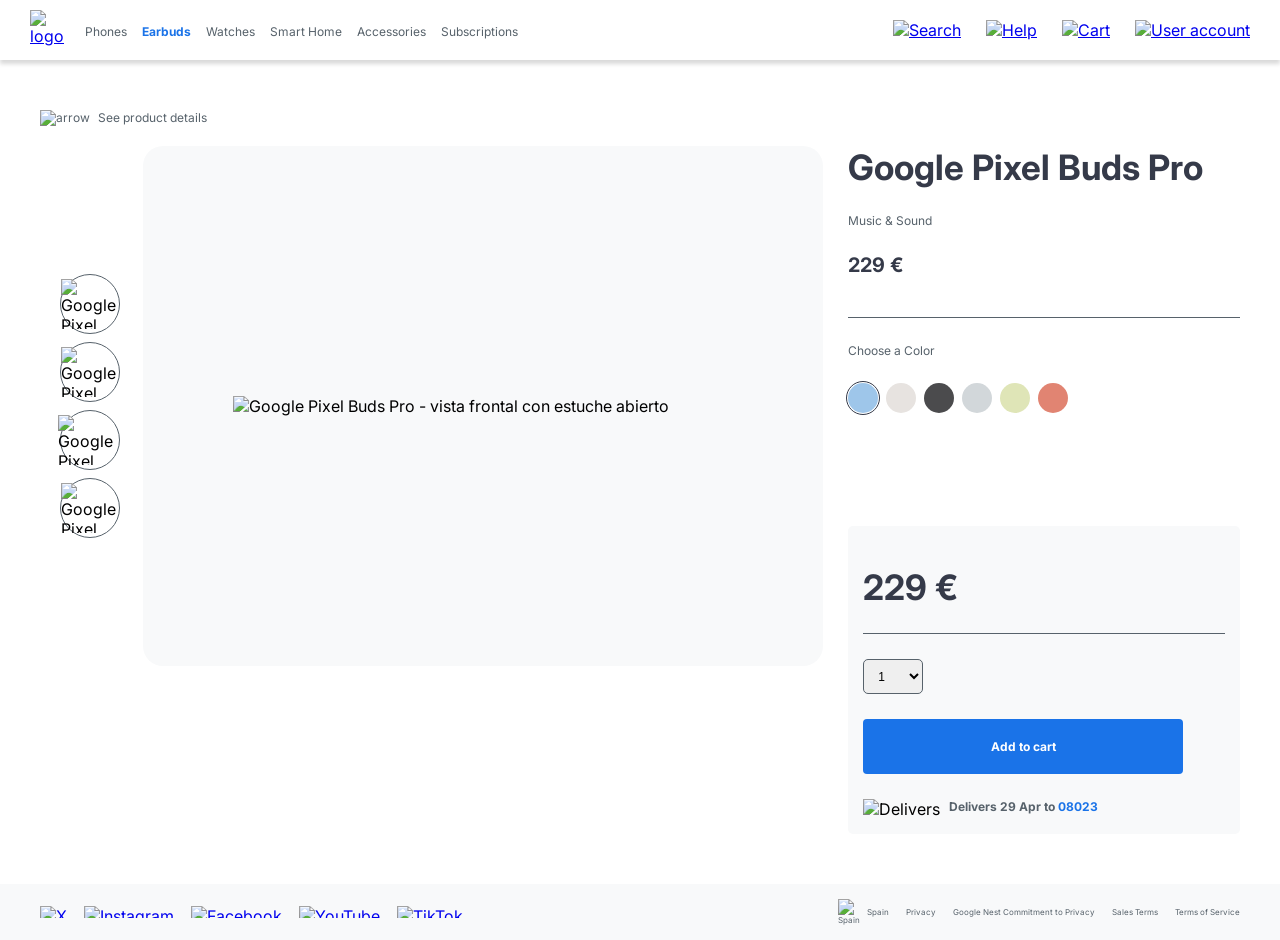
==== commit 2d52c56d: "refactor(css): consolidate bold variables, fix watches page content, and improve responsive layout -" ====
--- a/pages/earbuds.html
+++ b/pages/earbuds.html
@@ -17,11 +17,12 @@
 
   <body>
     <!-- ===================== NAVIGATION ===================== -->
-    <nav>
+    <nav aria-label="Main navigation">
       <div class="links_contain">
         <a href="../index.html"
           ><img src="../img/google-logo.png" alt="logo"
         /></a>
+
         <ul class="links">
           <li><a href="#">Phones</a></li>
           <li>
@@ -33,29 +34,34 @@
           <li><a href="#">Subscriptions</a></li>
         </ul>
       </div>
+
       <ul class="icons">
         <li>
-          <a href="#"><img src="../img/icons/Search.svg" alt="buscador" /></a>
+          <a href="#"><img src="../img/icons/Search.svg" alt="Search" /></a>
         </li>
         <li>
-          <a href="#"><img src="../img/icons/Help.svg" alt="ayuda" /></a>
+          <a href="#"><img src="../img/icons/Help.svg" alt="Help" /></a>
         </li>
         <li>
-          <a href="#"> <img src="../img/icons/Cart.svg" alt="carrito" /></a>
+          <a href="#"><img src="../img/icons/Cart.svg" alt="Cart" /></a>
         </li>
         <li>
-          <a href="#"><img src="../img/icons/Avatar.svg" alt="usuario" /></a>
+          <a href="#"
+            ><img src="../img/icons/Avatar.svg" alt="User account"
+          /></a>
         </li>
         <li class="menu">
-          <a href="#"><img src="../img/icons/icons-menu.svg" alt="menú" /></a>
+          <a href="#"
+            ><img src="../img/icons/icons-menu.svg" alt="Open menu"
+          /></a>
         </li>
       </ul>
     </nav>
 
     <!-- ===================== MAIN CONTENT ===================== -->
     <main>
-      <a href="../index.html">
-        <img src="../img/icons/Arrow.svg" alt="" />
+      <a href="../index.html" class="btn_back">
+        <img src="../img/icons/Arrow.svg" alt="arrow" />
         See product details
       </a>
 
@@ -107,6 +113,7 @@
             <p>Choose a Color</p>
           </div>
 
+          <!-- Color selector and purchase actions -->
           <div class="purchase">
             <div class="colors">
               <input type="radio" name="color" id="color-blue" checked />
--- a/styles/style.css
+++ b/styles/style.css
@@ -3,8 +3,6 @@
   padding: 0;
   box-sizing: border-box;
 }
-
-/* Superusuario - root  */
 
 /* === CUSTOM PROPERTIES === */
 :root {
@@ -14,28 +12,23 @@
   --gray: #57626b;
   --gray-dark: #353a49;
   --blue: #1a73e8;
+  --beige: #f1f0e8;
 
   /* Typography */
   --font-primary: "Inter", sans-serif;
 
   --title-size: 35px;
-  --title-weight: bold;
   --title-color: var(--gray-dark);
 
   --subtitle-size: 20px;
-  --subtitle-weight: bold;
-  --subtitle-color: var(--gray-dark);
 
   --text-size: 12px;
   --text-weight: normal;
   --text-color: var(--gray);
 
-  --text-bold-weight: bold;
-  --text-bold-color: var(--gray);
+  --weight-bold: bold;
 
   --text-footer-size: 8px;
-  --text-footer-weight: normal;
-  --text-footer-color: var(--gray);
 }
 
 body {
@@ -47,7 +40,7 @@
 
 h1 {
   font-size: var(--title-size);
-  font-weight: var(--title-weight);
+  font-weight: var(--weight-bold);
   color: var(--title-color);
 }
 
@@ -99,20 +92,20 @@
 
 .links a:hover {
   color: var(--blue);
-  font-weight: bold;
+  font-weight: var(--weight-bold);
 }
 
 /* Active page link */
 .links a[aria-current="page"],
 .links a[aria-current="page"]:hover {
   color: var(--blue);
-  font-weight: bold;
+  font-weight: var(--weight-bold);
   cursor: default;
 }
 
 .icons {
   display: flex;
-  gap: 20px;
+  gap: 25px;
   list-style: none;
   height: 20px;
 }
@@ -125,6 +118,11 @@
 
 .icons img:hover {
   transform: scale(1.2);
+}
+
+.menu img {
+  filter: invert(29%) sepia(98%) saturate(1352%) hue-rotate(204deg)
+    brightness(98%) contrast(95%);
 }
 
 main {
@@ -170,7 +168,7 @@
   display: flex;
   justify-content: center;
   height: 280px;
-  background-color: #f1f0e8;
+  background-color: var(--beige);
 }
 
 .info_container {
@@ -187,22 +185,16 @@
   gap: 5px;
 }
 
-.info p {
-  font-size: var(--text-size);
-  font-weight: var(--text-weight);
-  color: var(--text-color);
-}
-
 .add_to_cart {
   background-color: var(--blue);
-  color: white;
+  color: var(--white);
   padding: 20px 50px;
   border-radius: 5px;
   display: flex;
   justify-content: center;
   align-items: center;
   font-size: var(--text-size);
-  font-weight: var(--text-bold-weight);
+  font-weight: var(--weight-bold);
   text-decoration: none;
 }
 
@@ -211,7 +203,7 @@
   display: flex;
   justify-content: center;
   padding: 15px 20px;
-  color: var(--text-footer-color);
+  color: var(--text-color);
   background-color: var(--gray-light);
 }
 
@@ -244,7 +236,7 @@
 
 .footer-links a {
   text-decoration: none;
-  color: var(--text-footer-color);
+  color: var(--text-color);
   font-size: var(--text-footer-size);
 }
 
--- a/styles/earbuds_style.css
+++ b/styles/earbuds_style.css
@@ -1,9 +1,3 @@
-* {
-  margin: 0;
-  padding: 0;
-  box-sizing: border-box;
-}
-
 main {
   padding: 20px;
   display: flex;
@@ -18,13 +12,14 @@
   text-decoration: none;
   color: var(--text-color);
   font-size: var(--text-size);
-  font-weight: var(--text-weigth);
+  font-weight: var(--text-weight);
 }
 
 section {
   display: flex;
   flex-direction: column;
   gap: 25px;
+  width: 100%;
 }
 
 figure {
@@ -39,20 +34,20 @@
   background-color: var(--gray-light);
   border-radius: 20px;
   width: 100%;
-  height: 100%;
+  height: 350px;
+  display: flex;
+  justify-content: center;
+  align-items: center;
+  padding: 30px;
 }
 
 .image img {
-  width: 100%;
-  padding: 10px;
-}
-
-.info_product {
-  display: flex;
-  flex-direction: column;
-  gap: 25px;
-}
-
+  max-width: 100%;
+  max-height: 100%;
+  object-fit: contain;
+}
+
+.info_product,
 .description {
   display: flex;
   flex-direction: column;
@@ -60,9 +55,10 @@
 }
 
 .price_summary {
-  color: var(--subtitle-color);
-  font-weight: var(--subtitle-weight);
+  color: var(--title-color);
+  font-weight: var(--weight-bold);
   font-size: var(--subtitle-size);
+  margin-bottom: 15px;
 }
 
 hr {
@@ -100,7 +96,6 @@
   height: 30px;
   border-radius: 50%;
   cursor: pointer;
-  border: 1px solid transparent;
   outline: 1px solid transparent;
   outline-offset: 1px;
   transition: outline 0.1s ease;
@@ -128,12 +123,12 @@
 
 /* The selection shows an outline. */
 .colors input[type="radio"]:checked + .color-swatch {
-  outline: 1px solid #444;
+  outline: 1px solid var(--gray-dark);
 }
 
 /* Hover over the unselected ones */
 .color-swatch:hover {
-  outline: 1px solid #aaa;
+  outline: 1px solid var(--gray);
 }
 
 .purchase_details {
@@ -142,13 +137,13 @@
   gap: 25px;
   background-color: var(--gray-light);
   border-radius: 5px;
-  padding: 30px 15px 15px 15px;
+  padding: 30px 15px 15px;
   width: 100%;
 }
 
 .price_purchase {
   color: var(--title-color);
-  font-weight: var(--title-weight);
+  font-weight: var(--weight-bold);
   font-size: var(--title-size);
 }
 
@@ -174,7 +169,7 @@
   text-align: center;
   color: var(--white);
   font-size: var(--text-size);
-  font-weight: var(--text-bold-weight);
+  font-weight: var(--weight-bold);
   border-radius: 4px;
 }
 
@@ -184,7 +179,7 @@
 }
 
 .delivery p {
-  font-weight: var(--text-bold-weight);
+  font-weight: var(--weight-bold);
 }
 
 .delivery span {
@@ -193,6 +188,10 @@
 
 /* === TABLET === */
 @media only screen and (min-width: 768px) {
+  .image {
+    height: 400px;
+  }
+
   .purchase {
     flex-direction: row;
     gap: 23px;
@@ -200,7 +199,7 @@
   }
 
   .purchase_details {
-    padding: 40px 15px 15px 15px;
+    padding: 40px 15px 15px;
   }
 }
 
@@ -212,7 +211,6 @@
   }
 
   section {
-    gap: 25px;
     display: grid;
     grid-template-columns: 2fr 1fr;
   }
@@ -221,7 +219,7 @@
     display: flex;
     align-items: center;
     gap: 23px;
-    height: 450px;
+    height: 520px;
     padding-left: 20px;
   }
 
@@ -249,10 +247,13 @@
     flex-direction: column;
   }
 
+  .colors {
+    min-height: 120px;
+    align-items: flex-start;
+  }
+
   .image {
-    display: flex;
-    justify-content: center;
-    align-items: center;
+    height: 100%;
   }
 
   .image img {
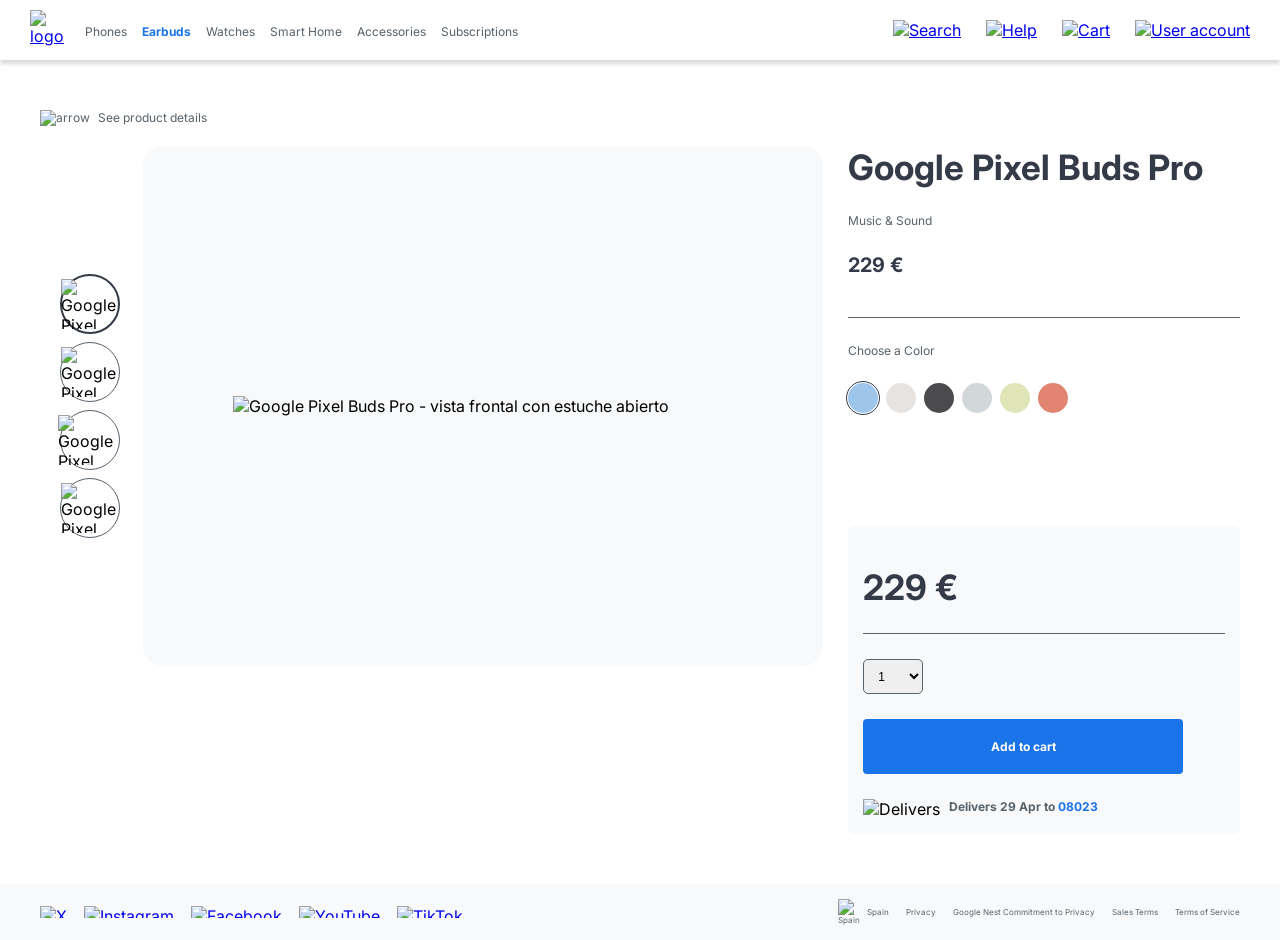
==== commit f31bac01: "feat: add cart badge UI, JS interactivity for product cards and earbuds thumbnails, and link app/pag" ====
--- a/pages/earbuds.html
+++ b/pages/earbuds.html
@@ -69,7 +69,7 @@
         <div>
           <figure>
             <div class="thumbnails">
-              <div>
+              <div class="active">
                 <img
                   src="../img/earbuds/earbuds_01.png"
                   alt="Google Pixel Buds Pro - vista frontal con estuche abierto"
@@ -193,5 +193,6 @@
         </div>
       </div>
     </footer>
+    <script src="../js/earbuds.js" defer></script>
   </body>
 </html>
--- a/styles/style.css
+++ b/styles/style.css
@@ -145,6 +145,7 @@
   border-radius: 10px;
   padding: 20px;
   border: 2px solid transparent;
+  cursor: pointer;
   transition:
     transform 0.2s ease,
     border-color 0.2s ease,
@@ -196,6 +197,34 @@
   font-size: var(--text-size);
   font-weight: var(--weight-bold);
   text-decoration: none;
+  width: 100%;
+  box-sizing: border-box;
+  font-family: var(--font-primary);
+}
+
+.add_to_cart:hover {
+  opacity: 0.85;
+}
+
+.cart-icon {
+  position: relative;
+}
+
+.cart-badge {
+  display: none;
+  position: absolute;
+  top: -8px;
+  right: -8px;
+  background-color: var(--blue);
+  color: var(--white);
+  font-size: 10px;
+  font-weight: bold;
+  min-width: 18px;
+  height: 18px;
+  border-radius: 50%;
+  align-items: center;
+  justify-content: center;
+  padding: 0 3px;
 }
 
 /* === FOOTER === */
--- a/styles/earbuds_style.css
+++ b/styles/earbuds_style.css
@@ -243,6 +243,14 @@
     height: 50px;
   }
 
+  .thumbnails div {
+    cursor: pointer;
+  }
+
+  .thumbnails div.active {
+    border: 2px solid var(--gray-dark);
+  }
+
   .purchase {
     flex-direction: column;
   }
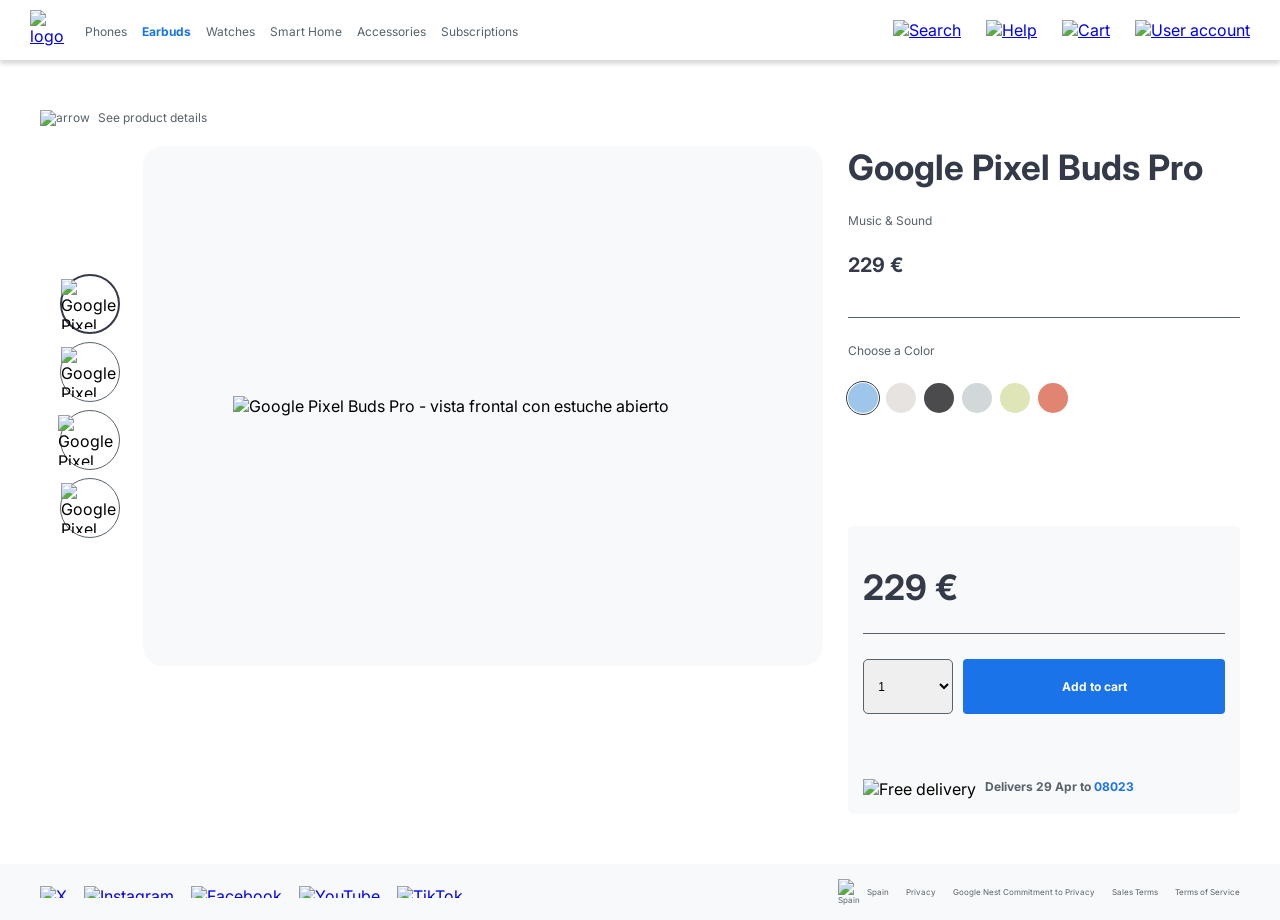
==== commit 572b787f: "feat: improve accessibility with fieldset/sr-only, focus-visible styles, and semantic alt text on ea" ====
--- a/pages/earbuds.html
+++ b/pages/earbuds.html
@@ -60,7 +60,7 @@
 
     <!-- ===================== MAIN CONTENT ===================== -->
     <main>
-      <a href="../index.html" class="btn_back">
+      <a href="#" class="btn_back">
         <img src="../img/icons/Arrow.svg" alt="arrow" />
         See product details
       </a>
@@ -110,12 +110,11 @@
             <p>Music & Sound</p>
             <p class="price_summary">229 €</p>
             <hr />
-            <p>Choose a Color</p>
+            <p id="color-label">Choose a Color</p>
           </div>
 
-          <!-- Color selector and purchase actions -->
           <div class="purchase">
-            <div class="colors">
+            <fieldset class="colors" aria-labelledby="color-label">
               <input type="radio" name="color" id="color-blue" checked />
               <label for="color-blue" class="color-swatch swatch-blue"></label>
 
@@ -139,22 +138,25 @@
 
               <input type="radio" name="color" id="color-red" />
               <label for="color-red" class="color-swatch swatch-red"></label>
-            </div>
+            </fieldset>
 
             <div class="purchase_details">
               <p class="price_purchase">229 €</p>
               <hr />
-              <select name="quantity" id="quantity">
-                <option value="1">1</option>
-                <option value="2">2</option>
-                <option value="3">3</option>
-                <option value="4">4</option>
-                <option value="5">5</option>
-              </select>
-              <button>Add to cart</button>
+              <div class="select_quantity">
+                <label for="quantity" class="sr-only">Quantity</label>
+                <select name="quantity" id="quantity">
+                  <option value="1">1</option>
+                  <option value="2">2</option>
+                  <option value="3">3</option>
+                  <option value="4">4</option>
+                  <option value="5">5</option>
+                </select>
+                <button>Add to cart</button>
+              </div>
 
               <div class="delivery">
-                <img src="../img/icons/Delivery.svg" alt="Delivers" />
+                <img src="../img/icons/Delivery.svg" alt="Free delivery" />
                 <p>Delivers 29 Apr to <span>08023</span></p>
               </div>
             </div>
--- a/styles/earbuds_style.css
+++ b/styles/earbuds_style.css
@@ -1,4 +1,19 @@
+/* === ACCESSIBILITY UTILITIES === */
+.sr-only {
+  position: absolute;
+  width: 1px;
+  height: 1px;
+  padding: 0;
+  margin: -1px;
+  overflow: hidden;
+  clip: rect(0, 0, 0, 0);
+  white-space: nowrap;
+  border: 0;
+}
+
+/* === MAIN CONTENT === */
 main {
+  flex: 1;
   padding: 20px;
   display: flex;
   flex-direction: column;
@@ -73,14 +88,14 @@
   gap: 25px;
 }
 
-.colors {
+fieldset {
   display: flex;
   gap: 8px;
   align-items: center;
-}
-
-/* Hide radio inputs */
-.colors input[type="radio"] {
+  border: none;
+}
+
+fieldset input[type="radio"] {
   appearance: none;
   -webkit-appearance: none;
   width: 0;
@@ -89,7 +104,6 @@
   position: absolute;
 }
 
-/* Base style of each circle */
 .color-swatch {
   display: block;
   width: 30px;
@@ -101,7 +115,6 @@
   transition: outline 0.1s ease;
 }
 
-/* Colors */
 .swatch-blue {
   background-color: #9ec6ea;
 }
@@ -121,12 +134,10 @@
   background-color: #e18472;
 }
 
-/* The selection shows an outline. */
 .colors input[type="radio"]:checked + .color-swatch {
   outline: 1px solid var(--gray-dark);
 }
 
-/* Hover over the unselected ones */
 .color-swatch:hover {
   outline: 1px solid var(--gray);
 }
@@ -147,8 +158,14 @@
   font-size: var(--title-size);
 }
 
+.select_quantity {
+  display: flex;
+  flex-direction: column;
+  gap: 25px;
+}
+
 select {
-  width: 60px;
+  width: 80px;
   height: 35px;
   padding: 0 10px;
   border: 0.5px solid var(--gray);
@@ -157,13 +174,14 @@
   cursor: pointer;
 }
 
-select:focus {
-  outline: none;
+select:focus-visible {
+  outline: 1px solid var(--gray-light);
+  outline-offset: 2px;
   border-color: var(--gray-dark);
 }
 
 .purchase_details button {
-  width: 320px;
+  flex: 1;
   padding: 20px 0;
   background-color: var(--blue);
   text-align: center;
@@ -171,6 +189,16 @@
   font-size: var(--text-size);
   font-weight: var(--weight-bold);
   border-radius: 4px;
+  transition: opacity 0.2s ease;
+}
+
+.purchase_details button:hover {
+  opacity: 0.85;
+}
+
+.purchase_details button:focus-visible {
+  outline: 2px solid var(--blue);
+  outline-offset: 3px;
 }
 
 .delivery {
@@ -267,4 +295,16 @@
   .image img {
     width: 500px;
   }
-}
+
+  .select_quantity {
+    flex-direction: row;
+    align-items: stretch;
+    gap: 10px;
+    margin-bottom: 40px;
+  }
+
+  select {
+    height: 100%;
+    width: 90px;
+  }
+}
